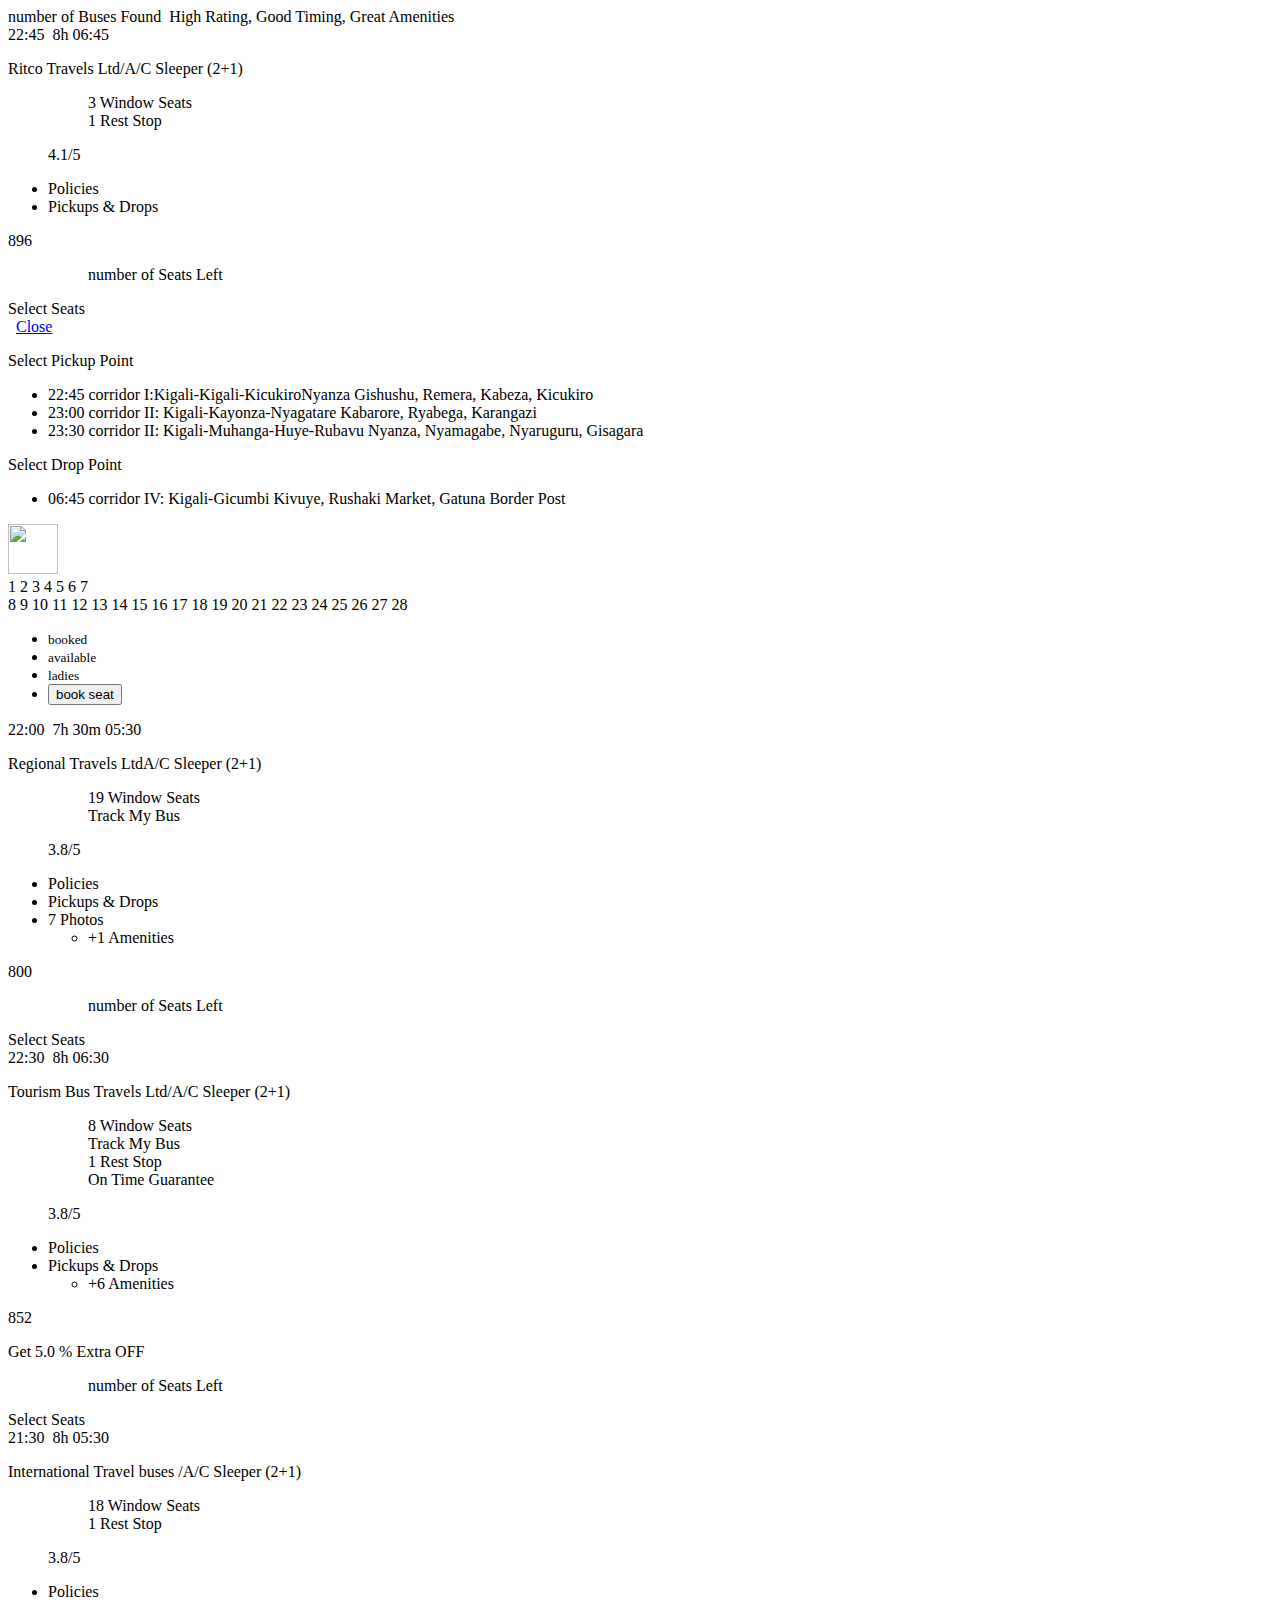
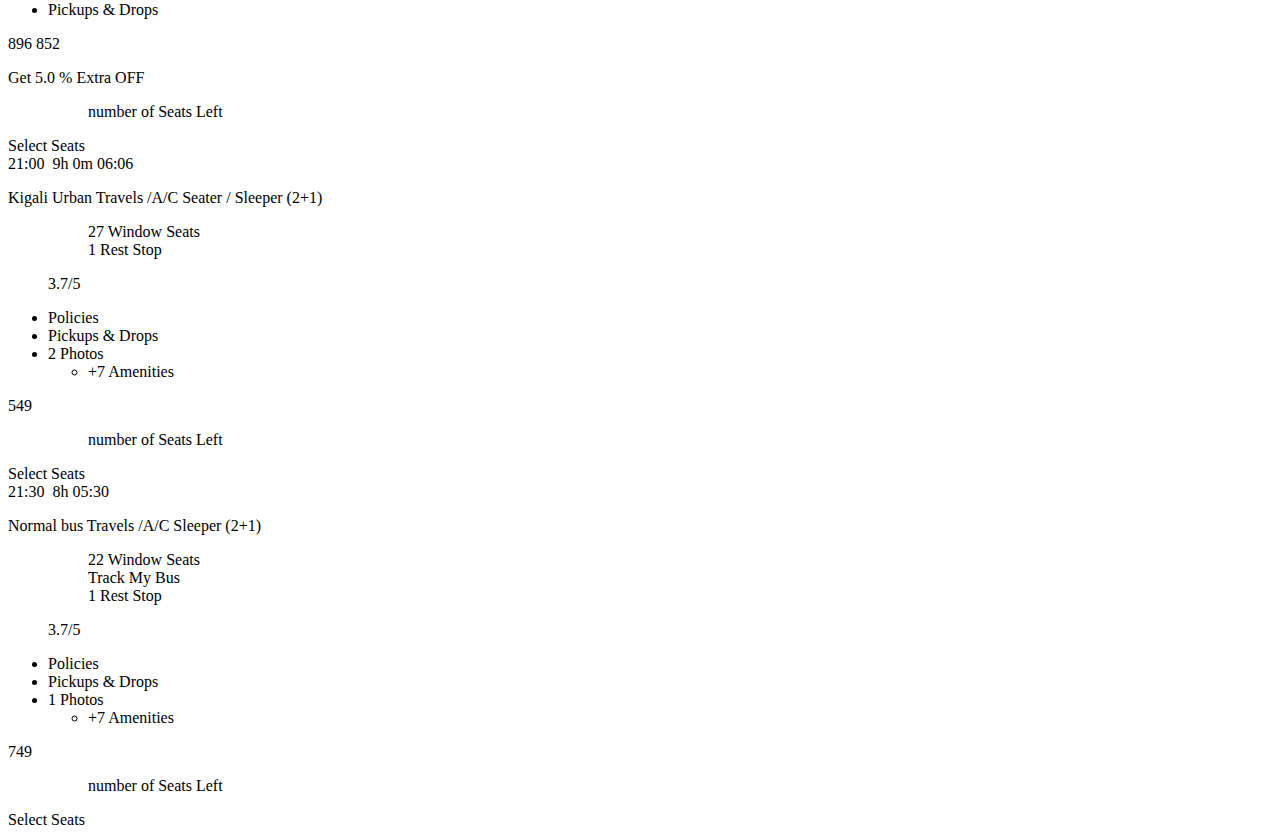
==== UI/user-book-seats.html @ 167ff807 "booking page" ====
<!DOCTYPE html>
<html lang="en">
<head>
	<meta charset="utf-8">
	<meta name="viewport" content="width=device-width, initial-scale=1.0">
	<title>User Booking Page</title>
	<link rel="stylesheet" type="text/css" href="./css/styles.css">
	<link rel="stylesheet" type="text/css" href="./css/fonts/css-fonts/solid.min.css">
	<link rel="stylesheet" type="text/css" href="./css/fonts/css-fonts/brands.min.css">
	<link rel="stylesheet" type="text/css" href="./css/fonts/css-fonts/regular.min.css">
	<link rel="stylesheet" type="text/css" href="./css/fontawesome.min.css">
	<link href="https://fonts.googleapis.com/css?family=Lato:100,300,300i,400" rel="stylesheet">
</head>
<body>
	        <section>
            <!-- FIRST-SPEC -->
            <div class="sc-kTUwUJ dmMRtR">
                <div class="sc-fYxtnH cPxaEJ">
                    <div class="sc-tilXH ipziHM">
                        <span class="sc-hEsumM jsiyYo"></span>
                        <span class="sc-ktHwxA ibNUjc">number of Buses Found</span>
                        <span class="sc-cIShpX bqfUsD"><span class="sc-kafWEX dTxOVG sc-ckVGcZ bKzFsi">&nbsp;</span>High Rating, Good Timing, Great Amenities</span>
                    </div>
                </div>
                <div class="sc-kTUwUJ dmMRtR">
                    <div class="sc-dnqmqq bDsesi">
                        <div class="BusViewContainer">
                            <div class="sc-iwsKbI gTUxim slct-srcBox">
                                <div class="sc-gZMcBi gkRcqz">
                                    <span data-placeholder="true" class="sc-gqjmRU izTLmu">22:45&nbsp;</span>
                                    <span data-placeholder="true" class="sc-jzJRlG btSGRi"> 8h</span>
                                    <span data-placeholder="true" class="sc-fjdhpX laKnSQ">06:45&nbsp;</span>
                                </div>
                                <div class="sc-cSHVUG kBaSPa">
                                    <p data-placeholder="true" class="sc-kAzzGY eVnWFt"><span class="sc-chPdSV bs-trvls" title="Ritco Travels Ltd">Ritco Travels Ltd/</span><span class="sc-kgoBCf cQRYis">A/C Sleeper (2+1)</span> </p>
                                    <ul class="sc-kGXeez sOzzB">
                                        <ul class="sc-kpOJdX bFqegh">
                                            <span class="sc-jKJlTe jhvond sc-ckVGcZ htLomb"></span> 3 Window Seats
                                        </ul>
                                        <ul class="sc-kpOJdX bFqegh">
                                            <span class="sc-jKJlTe jhvond sc-ckVGcZ jgggCR"></span> 1 Rest Stop
                                        </ul>
                                    </ul>
                                    <ul class="sc-eNQAEJ bFIowg">
                                        <p class="sc-kkGfuU dfuvAZ"><span class="sc-iAyFgw krClWy" high="true"><span class="sc-hSdWYo eXbDWv">4.1</span>/5</span> </p>
                                        <li class="sc-hMqMXs kEmCaG">Policies</li>
                                        <li class="sc-hMqMXs kEmCaG">Pickups &amp; Drops</li>
                                        <ul class="sc-kGXeez sOzzB"></ul>
                                    </ul>
                                </div>
                                <div class="sc-eHgmQL qdAhs">
                                    <div>
                                        <span data-placeholder="true" class="sc-brqgnP bKUXLW">896</span>
                                    </div>
                                    <ul class="sc-kGXeez sOzzB">
                                        <ul class="sc-dxgOiQ BhRgU">
                                            <span class="sc-jKJlTe jhvond sc-ckVGcZ crLZrM"></span> number of Seats Left
                                        </ul>
                                        <!-- TODO: add an event listener onclick to show the search results.. -->
                                    </ul>
                                    <a class="sc-cMljjf drsecP">Select Seats</a>
                                    <!-- DATA to be shown after user clicks the search button
                                    TODO: radium data popped off of user being be able to select or book seats -->
                                    <div style="animation: 0.3s ease 0s 1 normal none running fadeIn-radium-animation-435b92e5;" data-radium="true">
                                        <div class="sc-gzVnrw jKdxIN">
                                            <div class="pickupDropConcessionPointContent noShrink ">
</div>
                                        </div>
                                    </div>
                                </div>
                            </div>
                            <div style="animation: 0.3s ease 0s 1 normal none running fadeIn-radium-animation-435b92e5;" data-radium="true">
                                <!-- TODO: manipulate this content in js to pop-down after user clicks the [select seat] button -->
                                <!-- hidden by default until user clicks [select seat] -->
                                <div class="detailsPopup makeRelative colorWhiteSmoke" data-radium="true">
                                    <span class="upArrow pickndrop">&nbsp;</span>
                                    <a class="btnClose latoBold font12 deepskyBlueText" href="javascript:void(0);">Close</a>
                                    <div class="makeFlex" data-radium="true">
                                        <!-- TODO: pickup and drop points where user is able to select one of them -->
                                        <div class="sc-gzVnrw jKdxIN">
                                            <div class="pickupDropConcessionPointContent noShrink ">
                                                <div class="pickupPoint animateWidth ">
                                                    <p class="font22 darkGreyText appendBottom20">Select Pickup Point</p>
                                                    <ul class="btnSelectBus">
                                                        <li class="selected makeFlex spaceBetween sc-EHOje eQYihx">
                                                            <span class="latoRegular makeFlex font12 column"> <span class="font14 latoBold blackText appendBottom5"> <span class="font16">22:45</span> </span> <span class="latoBold appendBottom5 blackText">corridor I:Kigali-Kigali-KicukiroNyanza</span> <span class="font12 darkGreyText">Gishushu, Remera, Kabeza, Kicukiro</span> </span>
                                                            <span class="checkBox noShrink active"></span>
                                                        </li>
                                                        <li class="sc-EHOje eQYihx">
                                                            <span class="latoRegular makeFlex font12 column"> <span class="font14 latoBold blackText appendBottom5"> <span class="font16">23:00</span> </span> <span class="latoBold appendBottom5 blackText">corridor II: Kigali-Kayonza-Nyagatare</span> <span class="font12 darkGreyText"> Kabarore, Ryabega, Karangazi </span> </span>
                                                            <span class=""></span>
                                                        </li>
                                                        <li class="sc-EHOje eQYihx">
                                                            <span class="latoRegular makeFlex font12 column"> <span class="font14 latoBold blackText appendBottom5"> <span class="font16">23:30</span> </span> <span class="latoBold appendBottom5 blackText">corridor II: Kigali-Muhanga-Huye-Rubavu</span> <span class="font12 darkGreyText">Nyanza, Nyamagabe, Nyaruguru, Gisagara</span> </span>
                                                            <span class=""></span>
                                                        </li>
                                                    </ul>
                                                </div>
                                            </div>
                                            <div class="pickupDropConcessionPointContent noShrink ">
                                                <div class="dropPoint animateWidth ">
                                                    <p class="font22 darkGreyText appendBottom20">Select Drop Point</p>
                                                    <ul class="btnSelectBus">
                                                        <li class="selected makeFlex spaceBetween sc-EHOje eQYihx">
                                                            <span class="latoRegular makeFlex font12 column"> <span class="font14 latoBold blackText appendBottom5"> <span class="font16">06:45</span> </span> <span class="latoBold appendBottom5 blackText">corridor IV: Kigali-Gicumbi</span> <span class="font12 darkGreyText"> Kivuye, Rushaki Market, Gatuna Border Post</span> </span>
                                                            <span class="checkBox noShrink active"></span>
                                                        </li>
                                                    </ul>
                                                </div>
                                            </div>
                                        </div>
                                        <div class="main-grid-bus bus">
                                            <!-- DRIVER-SEAT-SECTION-->
                                            <div class="driver-seat nested-grid-driver">
                                                <img src="./images/car-steering-wheel.png" class="driver-wheel" width="50px" height="50px">
                                            </div>
                                            <!--SEAT1-SECTION-->
                                            <div class="side1-seats nested-grid-seats-1">
                                                <span class="seat-1 seat seat-1p">1</span>
                                                <span class="seat-2 seat seat-1p">2</span>
                                                <span class="seat-3 seat seat-1p">3</span>
                                                <span class="seat-4 seat seat-1p">4</span>
                                                <span class="seat-5 seat seat-1p">5</span>
                                                <span class="seat-6 seat seat-1p">6</span>
                                                <span class="seat-7 seat seat-1p">7</span>
                                            </div>
                                            <!--SEAT2-SECTION-->
                                            <div class="side2-seats nested-grid-seats-2">
                                                <span class="seat-8 seat seat-3p">8</span>
                                                <span class="seat-9 seat seat-3p">9</span>
                                                <span class="seat-10 seat seat-3p">10</span>
                                                <span class="seat-11 seat seat-3p">11</span>
                                                <span class="seat-12 seat seat-3p">12</span>
                                                <span class="seat-13 seat seat-3p">13</span>
                                                <span class="seat-14 seat seat-3p">14</span>
                                                <span class="seat-15 seat seat-3p">15</span>
                                                <span class="seat-16 seat seat-3p">16</span>
                                                <span class="seat-17 seat seat-3p">17</span>
                                                <span class="seat-18 seat seat-3p">18</span>
                                                <span class="seat-19 seat seat-3p">19</span>
                                                <span class="seat-20 seat seat-3p">20</span>
                                                <span class="seat-21 seat seat-3p">21</span>
                                                <span class="seat-22 seat seat-3p">22</span>
                                                <span class="seat-23 seat seat-3p">23</span>
                                                <span class="seat-24 seat seat-3p">24</span>
                                                <span class="seat-25 seat seat-3p">25</span>
                                                <span class="seat-26 seat seat-3p">26</span>
                                                <span class="seat-27 seat seat-3p">27</span>
                                                <span class="seat-28 seat seat-3p">28</span>
                                            </div>
                                        </div>
                                        <ul class="toRight">
                                            <li>
                                                <span class="booked-grey outline-border"></span>
                                                <small>booked</small>
                                            </li>
                                            <li>
                                                <span class="available-outlined-blue outline-border"></span>
                                                <small>available</small>
                                            </li>
                                            <li>
                                                <span class="ladies-outlined-red outline-border"></span>
                                                <small>ladies</small>
                                            </li>
                                            <li>
                                                <button class="bkst-btn">book seat</button>
                                            </li>
                                        </ul>
                                    </div>
                                </div>
                            </div>
                            <style>@keyframes fadeIn-radium-animation-435b92e5 {
    from {
        opacity: 0;
    }

    to {
        opacity: 1;
    }
}</style>
                        </div>
                    </div>
                    <!-- SECOND-SPEC -->
                    <div class="sc-dnqmqq bDsesi">
                        <div class="BusViewContainer">
                            <div class="sc-iwsKbI gTUxim slct-srcBox">
                                <div class="sc-gZMcBi gkRcqz">
                                    <span data-placeholder="true" class="sc-gqjmRU izTLmu">22:00&nbsp;</span>
                                    <span data-placeholder="true" class="sc-jzJRlG btSGRi"> 7h 30m</span>
                                    <span data-placeholder="true" class="sc-fjdhpX laKnSQ">05:30&nbsp;</span>
                                </div>
                                <div class="sc-cSHVUG kBaSPa">
                                    <p data-placeholder="true" class="sc-kAzzGY eVnWFt"><span class="sc-chPdSV bs-trvls" title="Regional Travels Ltd">Regional Travels Ltd</span><span class="sc-kgoBCf cQRYis">A/C Sleeper (2+1)</span> </p>
                                    <ul class="sc-kGXeez sOzzB">
                                        <ul class="sc-kpOJdX bFqegh">
                                            <span class="sc-jKJlTe jhvond sc-ckVGcZ htLomb"></span> 19 Window Seats
                                        </ul>
                                        <ul class="sc-kpOJdX bFqegh">
                                            <span class="sc-jKJlTe jhvond sc-ckVGcZ gJkNoe"></span> Track My Bus
                                        </ul>
                                    </ul>
                                    <ul class="sc-eNQAEJ bFIowg">
                                        <p class="sc-kkGfuU dfuvAZ"><span class="sc-iAyFgw krClWy" high="true"><span class="sc-hSdWYo eXbDWv">3.8</span>/5</span> </p>
                                        <li class="sc-hMqMXs kEmCaG">Policies</li>
                                        <li class="sc-hMqMXs kEmCaG">Pickups &amp; Drops</li>
                                        <li class="sc-hMqMXs kEmCaG">7 Photos</li>
                                        <ul class="sc-kGXeez sOzzB">
                                            <span class="sc-ckVGcZ ftDFPE" title="Water Bottle"></span>
                                            <span class="sc-ckVGcZ cEaZzx" title="Blankets"></span>
                                            <li class="sc-hMqMXs kEmCaG">+1 Amenities</li>
                                        </ul>
                                    </ul>
                                </div>
                                <div class="sc-eHgmQL qdAhs">
                                    <div>
                                        <span data-placeholder="true" class="sc-brqgnP bKUXLW">800</span>
                                    </div>
                                    <ul class="sc-kGXeez sOzzB">
                                        <ul class="sc-dxgOiQ BhRgU">
                                            <span class="sc-jKJlTe jhvond sc-ckVGcZ crLZrM"></span> number of Seats Left
                                        </ul>
                                    </ul>
                                    <a class="sc-cMljjf slct-seat-btn drsecP">Select Seats</a>
                                </div>
                            </div>
                        </div>
                    </div>
                    <!-- THIRD-SPEC -->
                    <div class="sc-dnqmqq bDsesi">
                        <div class="BusViewContainer">
                            <div class="sc-iwsKbI gTUxim slct-srcBox">
                                <div class="sc-gZMcBi gkRcqz">
                                    <span data-placeholder="true" class="sc-gqjmRU izTLmu">22:30&nbsp;</span>
                                    <span data-placeholder="true" class="sc-jzJRlG btSGRi"> 8h</span>
                                    <span data-placeholder="true" class="sc-fjdhpX laKnSQ">06:30&nbsp;</span>
                                </div>
                                <div class="sc-cSHVUG kBaSPa">
                                    <p data-placeholder="true" class="sc-kAzzGY eVnWFt"><span class="sc-chPdSV bs-trvls" title="Tourism Bus Travels Ltd">Tourism Bus Travels Ltd/</span><span class="sc-kgoBCf cQRYis">A/C Sleeper (2+1)</span> </p>
                                    <ul class="sc-kGXeez sOzzB">
                                        <ul class="sc-kpOJdX bFqegh">
                                            <span class="sc-jKJlTe jhvond sc-ckVGcZ htLomb"></span> 8 Window Seats
                                        </ul>
                                        <ul class="sc-kpOJdX bFqegh">
                                            <span class="sc-jKJlTe jhvond sc-ckVGcZ gJkNoe"></span> Track My Bus
                                        </ul>
                                        <ul class="sc-kpOJdX bFqegh">
                                            <span class="sc-jKJlTe jhvond sc-ckVGcZ jgggCR"></span> 1 Rest Stop
                                        </ul>
                                        <ul class="sc-kpOJdX bFqegh">
                                            <span class="sc-jKJlTe jhvond sc-ckVGcZ gSgWxg"></span> On Time Guarantee
                                        </ul>
                                    </ul>
                                    <ul class="sc-eNQAEJ bFIowg">
                                        <p class="sc-kkGfuU dfuvAZ"><span class="sc-iAyFgw krClWy" high="true"><span class="sc-hSdWYo eXbDWv">3.8</span>/5</span> </p>
                                        <li class="sc-hMqMXs kEmCaG">Policies</li>
                                        <li class="sc-hMqMXs kEmCaG">Pickups &amp; Drops</li>
                                        <ul class="sc-kGXeez sOzzB">
                                            <span class="sc-ckVGcZ dfgCNI" title="Emergency Contact Number"></span>
                                            <span class="sc-ckVGcZ ftDFPE" title="Water Bottle"></span>
                                            <li class="sc-hMqMXs kEmCaG">+6 Amenities</li>
                                        </ul>
                                    </ul>
                                </div>
                                <div class="sc-eHgmQL qdAhs">
                                    <div>
                                        <div>
                                            <span data-placeholder="true" class="sc-brqgnP bKUXLW">852</span>
                                        </div>
                                        <p class="sc-csuQGl dKyclB"><span class="sc-Rmtcm gnTLhn sc-ckVGcZ rWDNu"></span><span class="sc-bRBYWo gOhQJA">Get 5.0 % Extra OFF</span> </p>
                                    </div>
                                    <ul class="sc-kGXeez sOzzB">
                                        <ul class="sc-dxgOiQ BhRgU">
                                            <span class="sc-jKJlTe jhvond sc-ckVGcZ crLZrM"></span> number of Seats Left
                                        </ul>
                                    </ul>
                                    <a class="sc-cMljjf slct-seat-btn drsecP">Select Seats</a>
                                </div>
                            </div>
                        </div>
                    </div>
                    <!-- FOURTH-SPEC -->
                    <div class="sc-dnqmqq bDsesi">
                        <div class="BusViewContainer">
                            <div class="sc-iwsKbI gTUxim slct-srcBox">
                                <div class="sc-gZMcBi gkRcqz">
                                    <span data-placeholder="true" class="sc-gqjmRU izTLmu">21:30&nbsp;</span>
                                    <span data-placeholder="true" class="sc-jzJRlG btSGRi"> 8h</span>
                                    <span data-placeholder="true" class="sc-fjdhpX laKnSQ">05:30&nbsp;</span>
                                </div>
                                <div class="sc-cSHVUG kBaSPa">
                                    <p data-placeholder="true" class="sc-kAzzGY eVnWFt"><span class="sc-chPdSV bs-trvls" title="International Travel buses">International Travel buses /</span><span class="sc-kgoBCf cQRYis">A/C Sleeper (2+1)</span> </p>
                                    <ul class="sc-kGXeez sOzzB">
                                        <ul class="sc-kpOJdX bFqegh">
                                            <span class="sc-jKJlTe jhvond sc-ckVGcZ htLomb"></span> 18 Window Seats
                                        </ul>
                                        <ul class="sc-kpOJdX bFqegh">
                                            <span class="sc-jKJlTe jhvond sc-ckVGcZ jgggCR"></span> 1 Rest Stop
                                        </ul>
                                    </ul>
                                    <ul class="sc-eNQAEJ bFIowg">
                                        <p class="sc-kkGfuU dfuvAZ"><span class="sc-iAyFgw krClWy" high="true"><span class="sc-hSdWYo eXbDWv">3.8</span>/5</span> </p>
                                        <li class="sc-hMqMXs kEmCaG">Policies</li>
                                        <li class="sc-hMqMXs kEmCaG">Pickups &amp; Drops</li>
                                        <ul class="sc-kGXeez sOzzB">
                                            <span class="sc-ckVGcZ dwyFni" title="On-Time Guarantee"></span>
                                        </ul>
                                    </ul>
                                </div>
                                <div class="sc-eHgmQL qdAhs">
                                    <div>
                                        <div>
                                            <span class="sc-jWBwVP gozbWD">896</span>
                                            <span data-placeholder="true" class="sc-brqgnP bKUXLW">852</span>
                                        </div>
                                        <p class="sc-csuQGl dKyclB"><span class="sc-Rmtcm gnTLhn sc-ckVGcZ rWDNu"></span><span class="sc-bRBYWo gOhQJA">Get 5.0 % Extra OFF</span> </p>
                                    </div>
                                    <ul class="sc-kGXeez sOzzB">
                                        <ul class="sc-dxgOiQ BhRgU">
                                            <span class="sc-jKJlTe jhvond sc-ckVGcZ crLZrM"></span> number of Seats Left
                                        </ul>
                                    </ul>
                                    <a class="sc-cMljjf slct-seat-btn drsecP">Select Seats</a>
                                </div>
                            </div>
                        </div>
                    </div>
                    <!-- FIFTH-SPEC -->
                    <div class="sc-dnqmqq bDsesi">
                        <div class="BusViewContainer">
                            <div class="sc-iwsKbI gTUxim slct-srcBox">
                                <div class="sc-gZMcBi gkRcqz">
                                    <span data-placeholder="true" class="sc-gqjmRU izTLmu">21:00&nbsp;</span>
                                    <span data-placeholder="true" class="sc-jzJRlG btSGRi"> 9h 0m</span>
                                    <span data-placeholder="true" class="sc-fjdhpX laKnSQ">06:06&nbsp;</span>
                                </div>
                                <div class="sc-cSHVUG kBaSPa">
                                    <p data-placeholder="true" class="sc-kAzzGY eVnWFt"><span class="sc-chPdSV bs-trvls" title="Kigali Urban Travels">Kigali Urban Travels /</span><span class="sc-kgoBCf cQRYis">A/C Seater / Sleeper (2+1)</span> </p>
                                    <ul class="sc-kGXeez sOzzB">
                                        <ul class="sc-kpOJdX bFqegh">
                                            <span class="sc-jKJlTe jhvond sc-ckVGcZ htLomb"></span> 27 Window Seats
                                        </ul>
                                        <ul class="sc-kpOJdX bFqegh">
                                            <span class="sc-jKJlTe jhvond sc-ckVGcZ jgggCR"></span> 1 Rest Stop
                                        </ul>
                                    </ul>
                                    <ul class="sc-eNQAEJ bFIowg">
                                        <p class="sc-kkGfuU dfuvAZ"><span class="sc-iAyFgw krClWy" high="true"><span class="sc-hSdWYo eXbDWv">3.7</span>/5</span> </p>
                                        <li class="sc-hMqMXs kEmCaG">Policies</li>
                                        <li class="sc-hMqMXs kEmCaG">Pickups &amp; Drops</li>
                                        <li class="sc-hMqMXs kEmCaG">2 Photos</li>
                                        <ul class="sc-kGXeez sOzzB">
                                            <span class="sc-ckVGcZ dfgCNI" title="Emergency Contact Number"></span>
                                            <span class="sc-ckVGcZ ftDFPE" title="Water Bottle"></span>
                                            <li class="sc-hMqMXs kEmCaG">+7 Amenities</li>
                                        </ul>
                                    </ul>
                                </div>
                                <div class="sc-eHgmQL qdAhs">
                                    <div>
                                        <span data-placeholder="true" class="sc-brqgnP bKUXLW">549</span>
                                    </div>
                                    <ul class="sc-kGXeez sOzzB">
                                        <ul class="sc-dxgOiQ BhRgU">
                                            <span class="sc-jKJlTe jhvond sc-ckVGcZ crLZrM"></span> number of Seats Left
                                        </ul>
                                    </ul>
                                    <a class="sc-cMljjf slct-seat-btn drsecP">Select Seats</a>
                                </div>
                            </div>
                        </div>
                    </div>
                    <div class="sc-dnqmqq bDsesi">
                        <div class="BusViewContainer">
                            <div class="sc-iwsKbI gTUxim slct-srcBox">
                                <div class="sc-gZMcBi gkRcqz">
                                    <span data-placeholder="true" class="sc-gqjmRU izTLmu">21:30&nbsp;</span>
                                    <span data-placeholder="true" class="sc-jzJRlG btSGRi"> 8h</span>
                                    <span data-placeholder="true" class="sc-fjdhpX laKnSQ">05:30&nbsp;</span>
                                </div>
                                <div class="sc-cSHVUG kBaSPa">
                                    <p data-placeholder="true" class="sc-kAzzGY eVnWFt"><span class="sc-chPdSV bs-trvls" title="Normal bus Travels"> Normal bus Travels /</span><span class="sc-kgoBCf cQRYis">A/C Sleeper (2+1)</span> </p>
                                    <ul class="sc-kGXeez sOzzB">
                                        <ul class="sc-kpOJdX bFqegh">
                                            <span class="sc-jKJlTe jhvond sc-ckVGcZ htLomb"></span> 22 Window Seats
                                        </ul>
                                        <ul class="sc-kpOJdX bFqegh">
                                            <span class="sc-jKJlTe jhvond sc-ckVGcZ gJkNoe"></span> Track My Bus
                                        </ul>
                                        <ul class="sc-kpOJdX bFqegh">
                                            <span class="sc-jKJlTe jhvond sc-ckVGcZ jgggCR"></span> 1 Rest Stop
                                        </ul>
                                    </ul>
                                    <ul class="sc-eNQAEJ bFIowg">
                                        <p class="sc-kkGfuU dfuvAZ"><span class="sc-iAyFgw krClWy" high="true"><span class="sc-hSdWYo eXbDWv">3.7</span>/5</span> </p>
                                        <li class="sc-hMqMXs kEmCaG">Policies</li>
                                        <li class="sc-hMqMXs kEmCaG">Pickups &amp; Drops</li>
                                        <li class="sc-hMqMXs kEmCaG">1 Photos</li>
                                        <ul class="sc-kGXeez sOzzB">
                                            <span class="sc-ckVGcZ dfgCNI" title="Emergency Contact Number"></span>
                                            <span class="sc-ckVGcZ ftDFPE" title="Water Bottle"></span>
                                            <li class="sc-hMqMXs kEmCaG">+7 Amenities</li>
                                        </ul>
                                    </ul>
                                </div>
                                <div class="sc-eHgmQL qdAhs">
                                    <div>
                                        <span data-placeholder="true" class="sc-brqgnP bKUXLW">749</span>
                                    </div>
                                    <ul class="sc-kGXeez sOzzB">
                                        <ul class="sc-dxgOiQ BhRgU">
                                            <span class="sc-jKJlTe jhvond sc-ckVGcZ crLZrM"></span> number of Seats Left
                                        </ul>
                                    </ul>
                                    <a class="sc-cMljjf slct-seat-btn drsecP">Select Seats</a>
                                </div>
                            </div>
                        </div>
                    </div>
                </div>
            </div>
        </section>
</body>
</html>
---- UI/css/fonts/css-fonts/solid.min.css ----
/*!
 * Font Awesome Free 5.9.0 by @fontawesome - https://fontawesome.com
 * License - https://fontawesome.com/license/free (Icons: CC BY 4.0, Fonts: SIL OFL 1.1, Code: MIT License)
 */
@font-face{font-family:"Font Awesome 5 Free";font-style:normal;font-weight:900;font-display:auto;src:url(../webfonts/fa-solid-900.eot);src:url(../webfonts/fa-solid-900.eot?#iefix) format("embedded-opentype"),url(../webfonts/fa-solid-900.woff2) format("woff2"),url(../webfonts/fa-solid-900.woff) format("woff"),url(../webfonts/fa-solid-900.ttf) format("truetype"),url(../webfonts/fa-solid-900.svg#fontawesome) format("svg")}.fa,.fas{font-family:"Font Awesome 5 Free";font-weight:900}
---- UI/css/fonts/css-fonts/brands.min.css ----
/*!
 * Font Awesome Free 5.9.0 by @fontawesome - https://fontawesome.com
 * License - https://fontawesome.com/license/free (Icons: CC BY 4.0, Fonts: SIL OFL 1.1, Code: MIT License)
 */
@font-face{font-family:"Font Awesome 5 Brands";font-style:normal;font-weight:normal;font-display:auto;src:url(../webfonts/fa-brands-400.eot);src:url(../webfonts/fa-brands-400.eot?#iefix) format("embedded-opentype"),url(../webfonts/fa-brands-400.woff2) format("woff2"),url(../webfonts/fa-brands-400.woff) format("woff"),url(../webfonts/fa-brands-400.ttf) format("truetype"),url(../webfonts/fa-brands-400.svg#fontawesome) format("svg")}.fab{font-family:"Font Awesome 5 Brands"}
---- UI/css/fonts/css-fonts/regular.min.css ----
/*!
 * Font Awesome Free 5.9.0 by @fontawesome - https://fontawesome.com
 * License - https://fontawesome.com/license/free (Icons: CC BY 4.0, Fonts: SIL OFL 1.1, Code: MIT License)
 */
@font-face{font-family:"Font Awesome 5 Free";font-style:normal;font-weight:400;font-display:auto;src:url(../webfonts/fa-regular-400.eot);src:url(../webfonts/fa-regular-400.eot?#iefix) format("embedded-opentype"),url(../webfonts/fa-regular-400.woff2) format("woff2"),url(../webfonts/fa-regular-400.woff) format("woff"),url(../webfonts/fa-regular-400.ttf) format("truetype"),url(../webfonts/fa-regular-400.svg#fontawesome) format("svg")}.far{font-family:"Font Awesome 5 Free";font-weight:400}
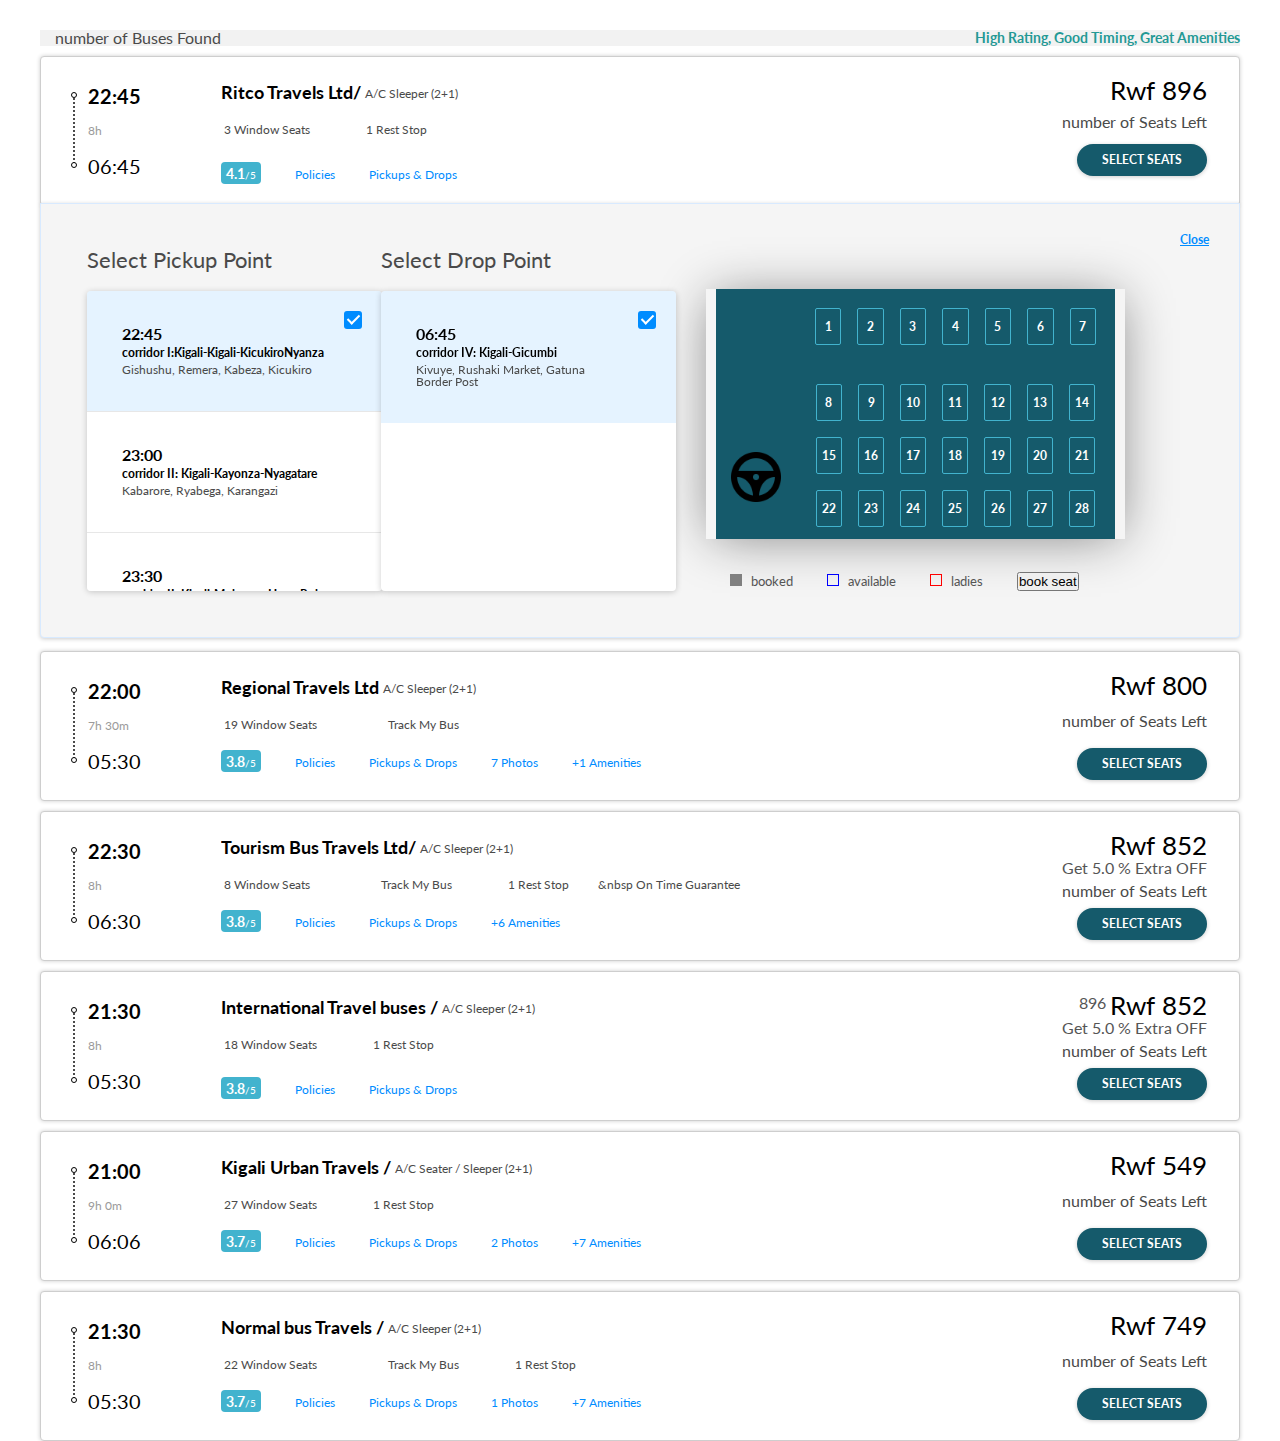
==== commit e0e79cae: "updated user booking page" ====
--- a/UI/user-book-seats.html
+++ b/UI/user-book-seats.html
@@ -4,7 +4,7 @@
 	<meta charset="utf-8">
 	<meta name="viewport" content="width=device-width, initial-scale=1.0">
 	<title>User Booking Page</title>
-	<link rel="stylesheet" type="text/css" href="./css/styles.css">
+	<link rel="stylesheet" type="text/css" href="./css/user-book-seats.css">
 	<link rel="stylesheet" type="text/css" href="./css/fonts/css-fonts/solid.min.css">
 	<link rel="stylesheet" type="text/css" href="./css/fonts/css-fonts/brands.min.css">
 	<link rel="stylesheet" type="text/css" href="./css/fonts/css-fonts/regular.min.css">
@@ -420,4 +420,4 @@
             </div>
         </section>
 </body>
-</html>+</html>
--- a/UI/css/user-book-seats.css
+++ b/UI/css/user-book-seats.css
@@ -0,0 +1,918 @@
+*{
+	margin: 0;
+	padding: 0;
+	box-sizing: border-box;
+}
+html{
+	background: #fff;
+	color: #555;
+	font-size: 20px;
+	font-family: lato;
+	font-weight: 300;
+	text-rendering: optimizeLegibility;
+}
+/*========================================================================================================*/
+/*--------------------------------------------------------*/
+/*------- SECTION-[SEARCH RESULTS]-> SELECT SEATS below FRAME-like -----*/
+/*--------------------------------------------------------*/
+/*========================================================================================================*/
+.dmMRtR {
+    width: 1200px;
+    margin: 0px auto;
+    flex: 1 1 0%;
+    display: flex;
+    flex-direction: column;
+}
+@keyframes fadeIn-radium-animation-435b92e5 {
+    from {
+        opacity: 0;
+    }
+
+    to {
+        opacity: 1;
+    }
+}
+/*-- info-show [54 buses found..] --*/
+.cPxaEJ {
+    background: rgb(242, 242, 242) none repeat scroll 0% 0%;
+    margin-top: 30px;
+}
+
+.ipziHM {
+    display: flex;
+    align-items: center;
+    -moz-box-align: center;
+}
+
+.jsiyYo {
+    font-size: 23px;
+    line-height: 23px;
+    font-weight: 700;
+    margin-right: 15px;
+    color: black;
+}
+
+.ibNUjc {
+    font-size: 16px;
+    line-height: 16px;
+    font-weight: 400;
+    color: rgb(74, 74, 74);
+}
+
+.bqfUsD {
+    display: flex;
+    align-items: center;
+    font-weight: 700;
+    font-size: 14px;
+    line-height: 14px;
+    color: rgb(36, 153, 149);
+    margin-left: auto;
+}
+
+.dTxOVG {
+    margin-right: 8px;
+}
+
+.dTxOVG::before {
+    content: "&nbsp";
+}
+
+.bKzFsi {
+    font-size: 0px;
+}
+
+.bqfUsD {
+    font-weight: 700;
+    font-size: 14px;
+    line-height: 14px;
+    color: rgb(36, 153, 149);
+}
+
+/*--- END-of-ABOVE [54 buses ''] ---*/
+/*========================================================================================================*/
+/*--- beginning-style of results-section below [BUSVIEWCONTAINER] ---*/
+/*========================================================================================================*/
+.dmMRtR {
+    width: 1200px;
+    margin: 0px auto;
+    flex: 1 1 0%;
+    display: flex;
+    flex-direction: column;
+}
+
+/*============================================================================================*/
+/*----- FIRST-BOX [busViewContainer] -----*/
+/*============================================================================================*/
+.gTUxim {
+    display: flex;
+    flex-direction: row;
+    border: 1px solid rgb(206, 206, 206);
+    padding: 20px 32px;
+    background: rgb(255, 255, 255) none repeat scroll 0% 0%;
+    border-radius: 4px;
+    margin-top: 10px;
+    height: 150px;
+    box-shadow: rgba(0, 0, 0, 0.2) 0px 0px 4px 0px;
+}
+
+.gkRcqz {
+    padding: 0px 0px 0px 15px;
+    width: 148px;
+    display: flex;
+    flex-direction: column;
+    justify-content: space-around;
+    position: relative;
+}
+
+/*-- hour-before-canvas --*/
+.gkRcqz::before {
+    content: "";
+    left: 0px;
+    top: 18px;
+    bottom: 18px;
+    width: 2px;
+    border-left: 2px dotted rgb(74, 74, 74);
+    position: absolute;
+}
+
+.izTLmu {
+    color: rgb(0, 0, 0);
+    font-weight: bold;
+    font-size: 20px;
+    line-height: 18px;
+    position: relative;
+    font-family: Lato;
+    box-sizing: border-box;
+}
+
+.izTLmu::before {
+    position: absolute;
+    content: "";
+    left: -17px;
+    top: 5px;
+    width: 4px;
+    height: 4px;
+    border: 1px solid rgb(0, 0, 0);
+    background: rgb(255, 255, 255) none repeat scroll 0% 0%;
+    border-radius: 50%;
+}
+
+.btSGRi {
+    color: rgb(155, 155, 155);
+    font-size: 12px;
+    line-height: 12px;
+}
+
+/** SECOND HOUR **/
+.laKnSQ {
+    color: rgb(0, 0, 0);
+    font-weight: normal;
+    font-size: 20px;
+    line-height: 18px;
+    position: relative;
+    font-family: Lato;
+}
+
+.laKnSQ::before {
+    position: absolute;
+    content: "";
+    left: -17px;
+    top: 5px;
+    width: 4px;
+    height: 4px;
+    border: 1px solid rgb(0, 0, 0);
+    background: rgb(255, 255, 255) none repeat scroll 0% 0%;
+    border-radius: 50%;
+}
+
+/*============================================================================================*/
+/**----- SECOND-BOX [busViewContainer] -----**/
+/*============================================================================================*/
+.kBaSPa {
+    display: flex;
+    flex-direction: column;
+    justify-content: space-around;
+    width: 700px;
+}
+
+.eVnWFt {
+    width: 700px;
+    overflow-wrap: break-word;
+    overflow-y: hidden;
+    color: black;
+    font-weight: 700;
+    font-size: 18px;
+    line-height: 18px;
+    height: 22px;
+    max-height: 22px;
+    display: flex;
+}
+
+.glJpds {
+    max-width: 70%;
+    white-space: nowrap;
+    overflow: hidden;
+    text-overflow: ellipsis;
+}
+
+.cQRYis {
+    color: rgb(74, 74, 74);
+    font-weight: 400;
+    font-size: 12px;
+    line-height: 12px;
+    align-self: center;
+    padding-left: 4px;
+}
+
+.sOzzB {
+    color: rgb(74, 74, 74);
+    font-weight: 400;
+    height: 24px;
+    min-height: 24px;
+    display: inline-block;
+}
+
+.bFqegh {
+    display: inline-block;
+    font-size: 12px;
+    line-height: 12px;
+    color: rgb(74, 74, 74);
+    margin-right: 25px;
+}
+
+.jhvond {
+    margin-right: 0px;
+}
+
+.jhvond::before {
+    content: "&nbsp";
+}
+
+/*INHERITED FROM [span]*/
+.htLomb {
+    font-size: 0px;
+}
+
+/*INHERITED FROM [ul]*/
+.bFqegh {
+    font-size: 12px;
+    line-height: 12px;
+    color: rgb(74, 74, 74);
+}
+
+.bFqegh {
+    display: inline-block;
+    font-size: 12px;
+    line-height: 12px;
+    color: rgb(74, 74, 74);
+    margin-right: 25px;
+}
+
+.jgggCR {
+    background: rgba(0, 0, 0, 0) url("/dist/busListingSprite.834f2b10.png") no-repeat scroll -104px -258px / 300px 400px;
+    font-size: 0px;
+    width: 24px;
+    height: 24px;
+    display: inline-flex;
+    -moz-box-pack: center;
+    justify-content: center;
+    align-items: center;
+    -moz-box-align: center;
+    vertical-align: middle;
+    margin-right: 15px;
+}
+
+.jhvond {
+    margin-right: 0px;
+}
+
+.jhvond::before {
+    content: "&nbsp";
+}
+
+/*INHERITED FROM [span]*/
+.jgggCR {
+    font-size: 0px;
+}
+
+/*INHERITED FROM [ul]*/
+.bFqegh {
+    font-size: 12px;
+    line-height: 12px;
+    color: rgb(74, 74, 74);
+}
+
+.bFIowg {
+    height: 24px;
+    padding-bottom: 1px;
+}
+
+.dfuvAZ {
+    width: 70px;
+    font-size: 12px;
+    line-height: 12px;
+    display: inline-block;
+    padding-bottom: 2px;
+    padding-right: 30px;
+}
+
+.krClWy {
+    background: #42B3CE;
+    width: 40px;
+    font-weight: 400;
+    font-size: 10px;
+    height: 22px;
+    line-height: 23px;
+    border-radius: 4px;
+    display: inline-block;
+    text-align: center;
+    color: rgb(255, 255, 255);
+    margin-right: 10px;
+}
+
+.eXbDWv {
+    font-weight: 700;
+    font-size: 14px;
+}
+
+.kEmCaG {
+    font-weight: 400;
+    font-size: 12px;
+    line-height: 12px;
+    color: rgb(0, 140, 255);
+    display: inline-block;
+    margin-right: 30px;
+    cursor: pointer;
+}
+
+.sOzzB {
+    color: rgb(74, 74, 74);
+    font-weight: 400;
+    height: 24px;
+    min-height: 24px;
+    display: inline-block;
+}
+
+/*============================================================================================*/
+/**-----  THIRD-BOX [busViewContainer]  -----**/
+/*============================================================================================*/
+.qdAhs {
+    width: 180px;
+    text-align: right;
+    display: flex;
+    flex-direction: column;
+    -moz-box-pack: justify;
+    justify-content: space-between;
+    margin-left: auto;
+}
+
+.bKUXLW {
+    font-weight: 400;
+    font-size: 26px;
+    line-height: 26px;
+    color: black;
+    display: inline-block;
+    vertical-align: middle;
+}
+
+.bKUXLW::before {
+    content: "Rwf ";
+}
+
+/*INHERITED FROM [span]*/
+.bKUXLW {
+    font-weight: 400;
+    font-size: 26px;
+    line-height: 26px;
+    color: black;
+}
+
+/*INHERITED FROM [div]*/
+.qdAhs {
+    text-align: right;
+}
+
+/*INHERITED FROM [body]*/
+body,
+html {
+    font-size: 16px;
+    font-family: lato;
+    font-weight: 400;
+}
+
+.BhRgU {
+    display: inline-block;
+    font-size: 16px;
+    line-height: 16px;
+    color: rgb(74, 74, 74);
+}
+
+/*INHERITED FROM [span]*/
+.crLZrM {
+    font-size: 0px;
+}
+
+/*INHERITED FROM [ul]*/
+.BhRgU {
+    font-size: 16px;
+    line-height: 16px;
+    color: rgb(74, 74, 74);
+}
+
+/**=== BUTTON-SEARCH [call to action button link] ===**/
+.drsecP {
+    display: inline-block;
+    background: #155A6B;
+    box-shadow: rgba(0, 0, 0, 0.2) 0px 1px 4px 0px;
+    padding: 10px 20px;
+    border-radius: 100px;
+    color: rgb(255, 255, 255);
+    text-transform: uppercase;
+    font-weight: 700;
+    font-size: 12px;
+    line-height: 12px;
+    text-align: center;
+    align-self: flex-end;
+    cursor: pointer;
+    width: 130px;
+}
+
+/*--------------------------------------------------------*/
+/*------- SECOND-BOX SPEC -----*/
+/*--------------------------------------------------------*/
+.bFqegh {
+    display: inline-block;
+    font-size: 12px;
+    line-height: 12px;
+    color: rgb(74, 74, 74);
+    margin-right: 25px;
+}
+
+.gJkNoe {
+    background: rgba(0, 0, 0, 0) url("/dist/busListingSprite.834f2b10.png") no-repeat scroll -52px -182px / 300px 400px;
+    font-size: 0px;
+    width: 24px;
+    height: 24px;
+    display: inline-flex;
+    -moz-box-pack: center;
+    justify-content: center;
+    align-items: center;
+    -moz-box-align: center;
+    vertical-align: middle;
+    margin-right: 15px;
+}
+
+.gJkNoe {
+    font-size: 0px;
+}
+
+.bFqegh {
+    font-size: 12px;
+    line-height: 12px;
+    color: rgb(74, 74, 74);
+}
+
+/*---- SELECT-SEAT [frame after button click event] ----*/
+.makeRelative {
+    position: relative;
+}
+
+.detailsPopup {
+    border: 1px solid #d8eaff;
+    padding: 30px;
+    background: #f5f5f5;
+    border-radius: 0 0 4px 4px;
+    position: relative;
+    top: -3px;
+    -webkit-box-shadow: 0 1px 4px 0 rgba(0,0,0,.2);
+    box-shadow: 0 1px 4px 0 rgba(0,0,0,.2);
+}
+
+.upArrow.pickndrop {
+    left: 430px;
+}
+
+.upArrow {
+    position: absolute;
+    width: 20px;
+    height: 20px;
+    top: -20px;
+    z-index: 0;
+}
+
+.upArrow::before {
+    border-color: rgba(216,234,255,0);
+    border-bottom-color: #d8eaff;
+    border-width: 10px;
+    margin-left: -10px;
+}
+
+.upArrow::after,
+.upArrow::before {
+    bottom: 0;
+    left: 50%;
+    border: solid transparent;
+    content: " ";
+    height: 0;
+    width: 0;
+    position: absolute;
+    pointer-events: none;
+    z-index: 2;
+}
+
+.upArrow::after {
+    border-color: hsla(0,0%,100%,0);
+    border-bottom-color: #fff;
+    border-width: 9px;
+    margin-left: -9px;
+}
+
+.upArrow::after,
+.upArrow::before {
+    bottom: 0;
+    left: 50%;
+    border: solid transparent;
+    content: " ";
+    height: 0;
+    width: 0;
+    position: absolute;
+    pointer-events: none;
+    z-index: 2;
+}
+
+/*==== BUTTON-CLOSE (data-Rdm)====*/
+.deepskyBlueText {
+    color: #008cff;
+}
+
+.latoBold {
+    font-weight: 700;
+}
+
+.font12 {
+    font-size: 12px;
+    line-height: 12px;
+}
+
+.makeFlex {
+    display: -webkit-box;
+    display: -webkit-flex;
+    display: -moz-box;
+    display: -ms-flexbox;
+    display: flex;
+    padding: 15px;
+}
+
+.jKdxIN {
+    display: flex;
+    flex-direction: row;
+}
+
+.noShrink {
+    -ms-flex-negative: 0;
+    flex-shrink: 0;
+}
+
+.conType,
+.dropPoint,
+.pickupDropConcessionPointContent {
+    width: 280px;
+    margin-right: 15px;
+}
+
+.animateWidth {
+    -webkit-transition: width .4s ease-in-out;
+    -o-transition: width .4s ease-in-out;
+    transition: width .4s ease-in-out;
+}
+
+.pickupPoint {
+    width: 280px;
+    margin-right: 15px;
+    margin-left: 1px;
+}
+
+.darkGreyText {
+    color: #4a4a4a;
+}
+
+.font22 {
+    font-size: 22px;
+    line-height: 22px;
+}
+
+.appendBottom20 {
+    margin-bottom: 20px;
+}
+
+.btnSelectBus {
+    height: 300px;
+    margin-bottom: 1px;
+    margin-right: 20px;
+    overflow-y: scroll;
+    border-radius: 4px;
+    -webkit-box-shadow: 0 1px 6px 0 rgba(0,0,0,.2);
+    box-shadow: 0 1px 6px 0 rgba(0,0,0,.2);
+    background-color: #fff;
+}
+
+.btnSelectBus li.selected {
+    background-color: rgba(0,140,255,.1);
+}
+
+.makeFlex.spaceBetween {
+    -webkit-box-pack: justify;
+    -webkit-justify-content: space-between;
+    -moz-box-pack: justify;
+    -ms-flex-pack: justify;
+    justify-content: space-between;
+}
+
+.makeFlex.column,
+.makeFlex.row {
+    -webkit-box-direction: normal;
+    -moz-box-direction: normal;
+}
+
+.makeFlex.column {
+    -webkit-box-orient: vertical;
+    -webkit-flex-direction: column;
+    -moz-box-orient: vertical;
+    -ms-flex-direction: column;
+    flex-direction: column;
+}
+
+.blackText {
+    color: #000;
+}
+
+.latoBold {
+    font-weight: 700;
+    float: right;
+}
+
+.font14 {
+    font-size: 14px;
+    line-height: 14px;
+}
+
+.appendBottom5 {
+    margin-bottom: 5px;
+}
+
+.font16 {
+    font-size: 16px;
+    line-height: 16px;
+}
+
+.checkBox.active {
+    background-color: #008cff;
+    position: relative;
+    outline: none;
+    width: 18px;
+    height: 18px;
+    border-radius: 3px;
+    border: 0 none;
+    cursor: pointer;
+}
+
+.noShrink {
+    -ms-flex-negative: 0;
+    flex-shrink: 0;
+}
+
+.checkBox::after {
+    position: absolute;
+    left: 6px;
+    top: 1px;
+    content: "";
+    display: block;
+    width: 5px;
+    height: 10px;
+    border: solid #fff;
+    border-width: 0 2px 2px 0;
+    -webkit-transform: rotate(45deg);
+    -ms-transform: rotate(45deg);
+    transform: rotate(45deg);
+}
+
+.checkBox.active {
+    cursor: pointer;
+}
+
+.btnSelectBus li {
+    //: 10px;
+    cursor: pointer;
+    display: -ms-flexbox;
+    display: flex;
+}
+
+.btnSelectBus li {
+    padding: 20px;
+    margin-bottom: 0;
+    border-bottom: 1px solid #e7e7e7;
+}
+
+.makeFlex.column,
+.makeFlex.row {
+    -webkit-box-direction: normal;
+    -moz-box-direction: normal;
+}
+
+.btnSelectBus li:last-child {
+    border: 0 none;
+}
+
+.btnSelectBus li {
+    //: 10px;
+    cursor: pointer;
+    display: -ms-flexbox;
+    display: flex;
+}
+
+.conType,
+.dropPoint,
+.pickupDropConcessionPointContent {
+    width: 280px;
+    margin-right: 15px;
+}
+
+.conType,
+.dropPoint,
+.pickupDropConcessionPointContent {
+    width: 280px;
+    margin-right: 15px;
+}
+
+.font22 {
+    font-size: 22px;
+    line-height: 22px;
+}
+
+.btnSelectBus {
+    height: 300px;
+    margin-bottom: 1px;
+    margin-right: 20px;
+    overflow-y: scroll;
+    border-radius: 4px;
+    -webkit-box-shadow: 0 1px 6px 0 rgba(0,0,0,.2);
+    box-shadow: 0 1px 6px 0 rgba(0,0,0,.2);
+    background-color: #fff;
+    position: relative;
+    width: 295px;
+}
+
+.btnSelectBus li.selected {
+    background-color: rgba(0,140,255,.1);
+}
+
+.makeFlex.spaceBetween {
+    -webkit-box-pack: justify;
+    -webkit-justify-content: space-between;
+    -moz-box-pack: justify;
+    -ms-flex-pack: justify;
+    justify-content: space-between;
+}
+
+.detailsPopup {
+    border: 1px solid #d8eaff;
+    padding: 30px;
+    background: #f5f5f5;
+    border-radius: 0 0 4px 4px;
+    position: relative;
+    top: -3px;
+    -webkit-box-shadow: 0 1px 4px 0 rgba(0,0,0,.2);
+    box-shadow: 0 1px 4px 0 rgba(0,0,0,.2);
+}
+
+/*------------------------------------------------*/
+/*---- BUS-GRID SECTION ----*/
+/*------------------------------------------------*/
+.main-grid-bus {
+    box-shadow: 0 3px 50px -6px grey;
+    margin: 40px;
+    margin-left: 30px;
+    width: 50%;
+    height: 250px;
+    padding: 0 10px;
+}
+
+.main-grid-bus > div {
+    background: #155A6B;
+    color: #fff;
+    font-weight: bold;
+}
+
+.main-grid-bus {
+    display: grid;
+    grid-template-columns: repeat(5, 1fr);
+    grid-auto-rows: minmax(30px, auto);
+}
+
+.seat-3p {
+    grid-column: span 1;
+}
+
+.seat {
+    text-align: center;
+    color: blueviolet;
+    border: 1px solid #42B3CE;
+    border-radius: 2px;
+}
+
+span:hover {
+    /*cursor: not-allowed;*/
+}
+
+.seat-1p,
+.seat-3p {
+    line-height: 35px;
+    font-size: 12px;
+    color: #fff;
+}
+
+/*--- DIV-CONTAINED inside main grid(parent-grid) ---*/
+/*------------------------------------------------*/
+/*==== driver-seatGrid ====*/
+/*------------------------------------------------*/
+.driver-seat {
+    grid-row: span 3;
+    position: relative;
+}
+
+/*------------------------------------------------*/
+/*==== side1-seats-Grid ====*/
+/*------------------------------------------------*/
+.side1-seats {
+    grid-column: span 4;
+    padding: 19px;
+}
+
+.nested-grid-seats-1 {
+    display: grid;
+    grid-template-columns: repeat(7, 1fr);
+    grid-column-gap: 1em;
+}
+
+/*------------------------------------------------*/
+/*==== side2-seats-Grid ====*/
+/*------------------------------------------------*/
+.side2-seats {
+    grid-column: span 4;
+    grid-row: span 2;
+    padding: 20px;
+}
+
+.nested-grid-seats-2 {
+    display: grid;
+    grid-template-columns: repeat(7, 1fr);
+    grid-gap: 1em;
+}
+
+/**-- wheel-img --**/
+.driver-wheel {
+    position: absolute;
+    left: 50%;
+    top: 65%;
+    transform: translateX(-50%);
+}
+
+.toRight {
+    margin-top: 20px;
+    position: absolute;
+    top: 80%;
+    left: 55%;
+}
+
+.toRight li {
+    display: inline-block;
+    margin-left: 30px;
+}
+
+.toRight li a:link,
+.toRight li a:visited {
+    border: 1px solid blue;
+    text-decoration: none;
+    padding: 6px 10px;
+    border-radius: 10px;
+    text-transform: capitalize;
+}
+
+.toRight .outline-border {
+    padding: 5px;
+    margin-right: 5px;
+    display: inline-block;
+}
+
+.booked-grey {
+    background: gray;
+    border: 1px solid transparent;
+}
+
+.available-outlined-blue {
+    border: 1px solid blue;
+}
+
+.ladies-outlined-red {
+    border: 1px solid red;
+}